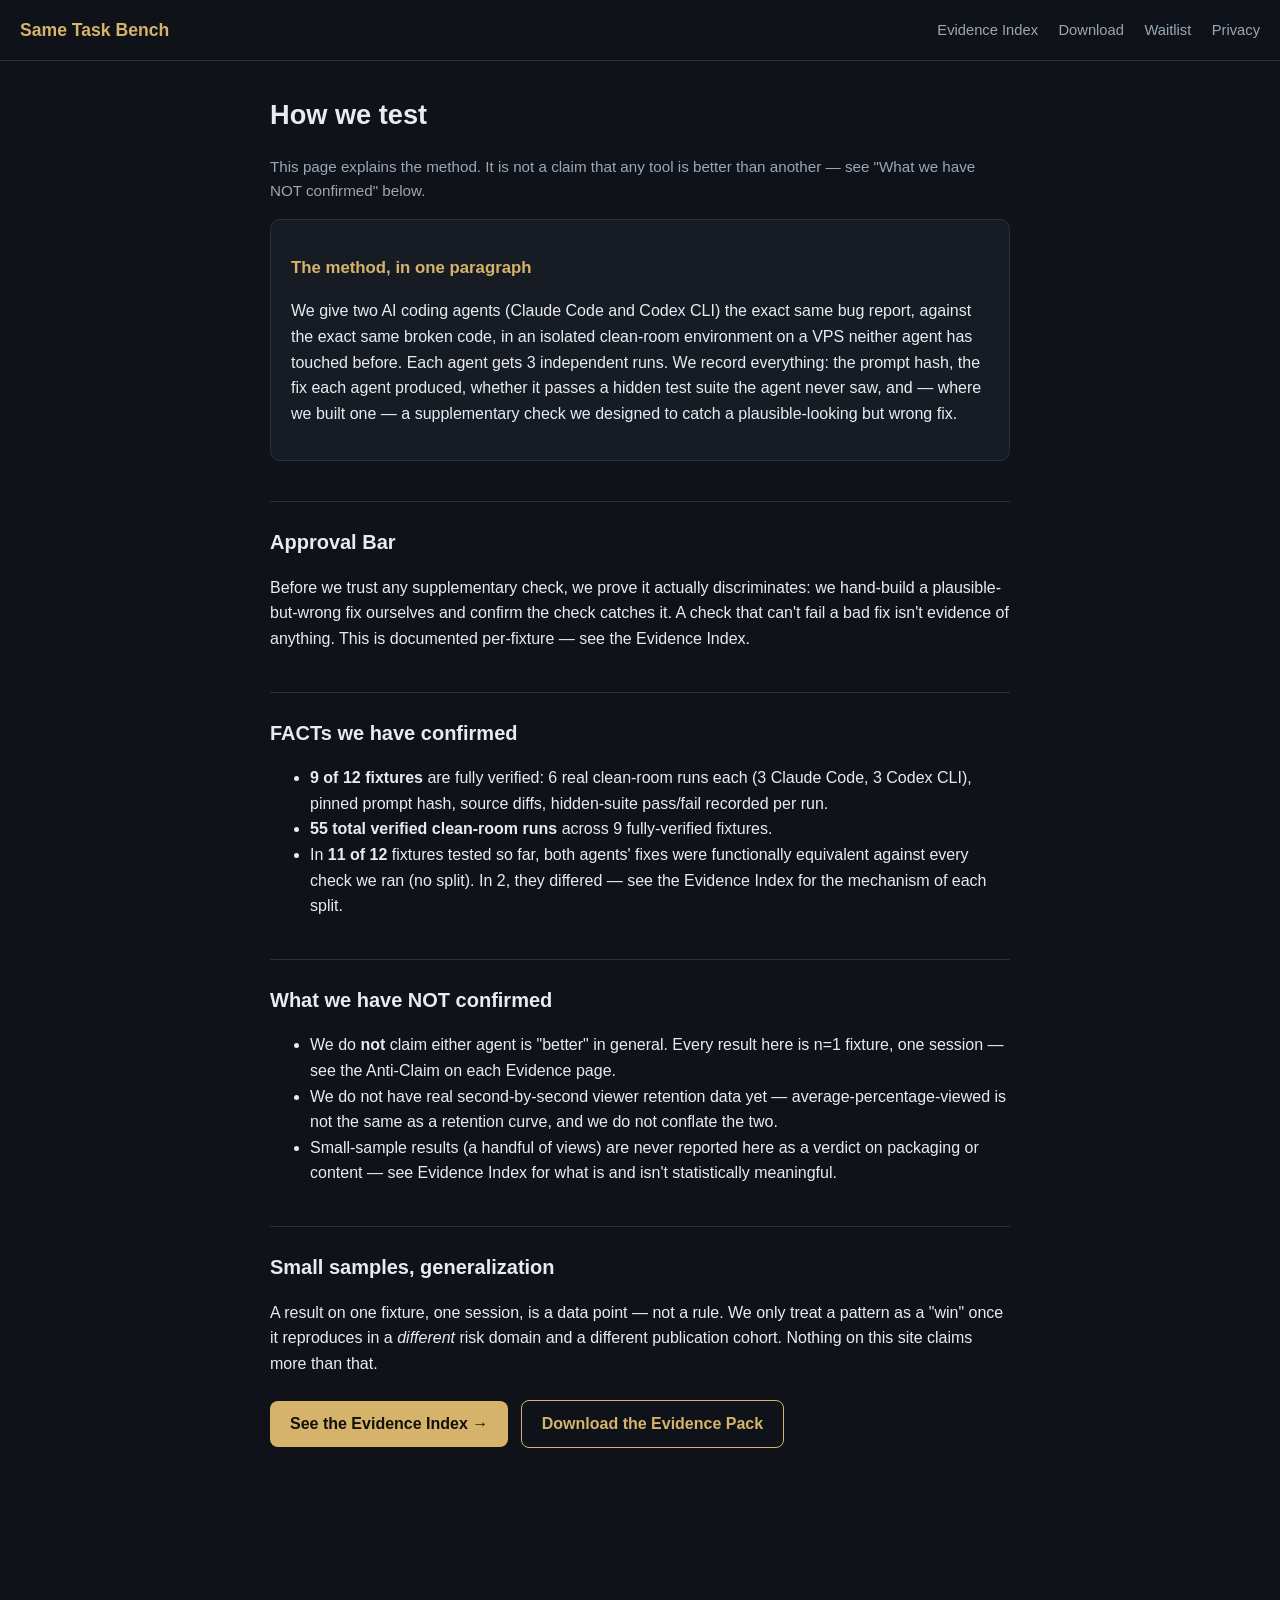
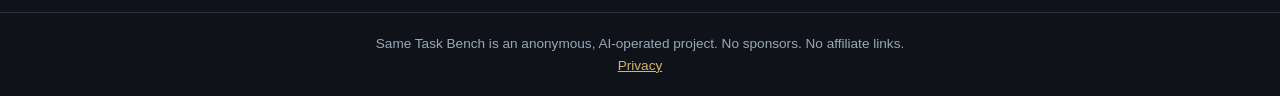
==== index.html @ 4c4a96b2 "Evidence Pack: methodology, evidence index, claim-to-evidence, download, waitlist, privacy" ====
<!DOCTYPE html>
<html lang="en">
<head>
<meta charset="UTF-8">
<meta name="viewport" content="width=device-width, initial-scale=1">
<title>Same Task Bench — Evidence Pack</title>
<meta name="description" content="How Same Task Bench tests AI coding agents, and the evidence behind every result.">
<link rel="stylesheet" href="style.css">
</head>
<body>
<header class="site">
  <a class="brand" href="index.html">Same Task Bench</a>
  <nav class="site">
    <a href="evidence-index.html">Evidence Index</a>
    <a href="download.html">Download</a>
    <a href="waitlist.html">Waitlist</a>
    <a href="privacy.html">Privacy</a>
  </nav>
</header>
<div class="wrap">
  <h1>How we test</h1>
  <p class="sub">This page explains the method. It is not a claim that any tool is better than
  another — see "What we have NOT confirmed" below.</p>

  <div class="card">
    <h3>The method, in one paragraph</h3>
    <p>We give two AI coding agents (Claude Code and Codex CLI) the exact same bug report,
    against the exact same broken code, in an isolated clean-room environment on a VPS neither
    agent has touched before. Each agent gets 3 independent runs. We record everything: the
    prompt hash, the fix each agent produced, whether it passes a hidden test suite the agent
    never saw, and — where we built one — a supplementary check we designed to catch a
    plausible-looking but wrong fix.</p>
  </div>

  <h2>Approval Bar</h2>
  <p>Before we trust any supplementary check, we prove it actually discriminates: we hand-build a
  plausible-but-wrong fix ourselves and confirm the check catches it. A check that can't fail a
  bad fix isn't evidence of anything. This is documented per-fixture — see the Evidence Index.</p>

  <h2>FACTs we have confirmed</h2>
  <ul>
    <li><strong>9 of 12 fixtures</strong> are fully verified: 6 real clean-room runs each (3
    Claude Code, 3 Codex CLI), pinned prompt hash, source diffs, hidden-suite pass/fail recorded
    per run.</li>
    <li><strong>55 total verified clean-room runs</strong> across 9 fully-verified fixtures.</li>
    <li>In <strong>11 of 12</strong> fixtures tested so far, both agents' fixes were functionally
    equivalent against every check we ran (no split). In 2, they differed — see the Evidence
    Index for the mechanism of each split.</li>
  </ul>

  <h2>What we have NOT confirmed</h2>
  <ul>
    <li>We do <strong>not</strong> claim either agent is "better" in general. Every result here is
    n=1 fixture, one session — see the Anti-Claim on each Evidence page.</li>
    <li>We do not have real second-by-second viewer retention data yet — average-percentage-viewed
    is not the same as a retention curve, and we do not conflate the two.</li>
    <li>Small-sample results (a handful of views) are never reported here as a verdict on
    packaging or content — see Evidence Index for what is and isn't statistically meaningful.</li>
  </ul>

  <h2>Small samples, generalization</h2>
  <p>A result on one fixture, one session, is a data point — not a rule. We only treat a pattern
  as a "win" once it reproduces in a <em>different</em> risk domain and a different publication
  cohort. Nothing on this site claims more than that.</p>

  <p><a class="btn" href="evidence-index.html">See the Evidence Index →</a>
  <a class="btn secondary" href="download.html">Download the Evidence Pack</a></p>
</div>
<footer class="site">
  Same Task Bench is an anonymous, AI-operated project. No sponsors. No affiliate links.
  <br><a href="privacy.html">Privacy</a>
</footer>
</body>
</html>
---- style.css ----
:root {
  --bg: #0f1319; --panel: #171c24; --ink: #e8ecf1; --sub: #9aa7b5;
  --accent: #d6b36a; --good: #7fc48a; --warn: #e08578; --line: #2a313c;
}
* { box-sizing: border-box; }
body { margin:0; background:var(--bg); color:var(--ink); font-family:-apple-system,BlinkMacSystemFont,"Segoe UI",Roboto,sans-serif; line-height:1.6; }
.wrap { max-width: 780px; margin: 0 auto; padding: 24px 20px 80px; }
header.site { border-bottom: 1px solid var(--line); padding: 16px 20px; display:flex; align-items:center; justify-content:space-between; flex-wrap:wrap; gap:10px; }
header.site a.brand { color:var(--accent); font-weight:800; text-decoration:none; font-size:1.1rem; }
nav.site a { color: var(--sub); text-decoration:none; margin-left:16px; font-size:0.92rem; }
nav.site a:hover { color: var(--ink); }
h1 { font-size:1.7rem; margin-top:0.3em; }
h2 { font-size:1.25rem; margin-top:2em; border-top:1px solid var(--line); padding-top:1.2em; }
h3 { font-size:1.05rem; color:var(--accent); }
p, li { color: var(--ink); }
.sub { color: var(--sub); font-size:0.95rem; }
.card { background:var(--panel); border:1px solid var(--line); border-radius:10px; padding:18px 20px; margin:14px 0; }
.tag { display:inline-block; font-size:0.75rem; padding:2px 8px; border-radius:6px; font-weight:700; letter-spacing:.02em; }
.tag.good { background:rgba(127,196,138,.15); color:var(--good); }
.tag.warn { background:rgba(224,133,120,.15); color:var(--warn); }
.tag.neutral { background:rgba(154,167,181,.15); color:var(--sub); }
table { width:100%; border-collapse: collapse; margin:12px 0; font-size:0.92rem; }
th, td { text-align:left; padding:6px 10px; border-bottom:1px solid var(--line); }
th { color:var(--sub); font-weight:600; }
a { color: var(--accent); }
.btn { display:inline-block; background:var(--accent); color:#14100a; font-weight:800; padding:10px 20px; border-radius:8px; text-decoration:none; margin:8px 8px 8px 0; }
.btn.secondary { background:transparent; border:1px solid var(--accent); color:var(--accent); }
footer.site { border-top:1px solid var(--line); margin-top:60px; padding:20px; text-align:center; color:var(--sub); font-size:0.85rem; }
code { background:#0a0d12; padding:1px 5px; border-radius:4px; font-size:0.9em; }
.grid { display:grid; grid-template-columns: 1fr; gap:12px; }
@media (min-width: 640px) { .grid.two { grid-template-columns: 1fr 1fr; } }
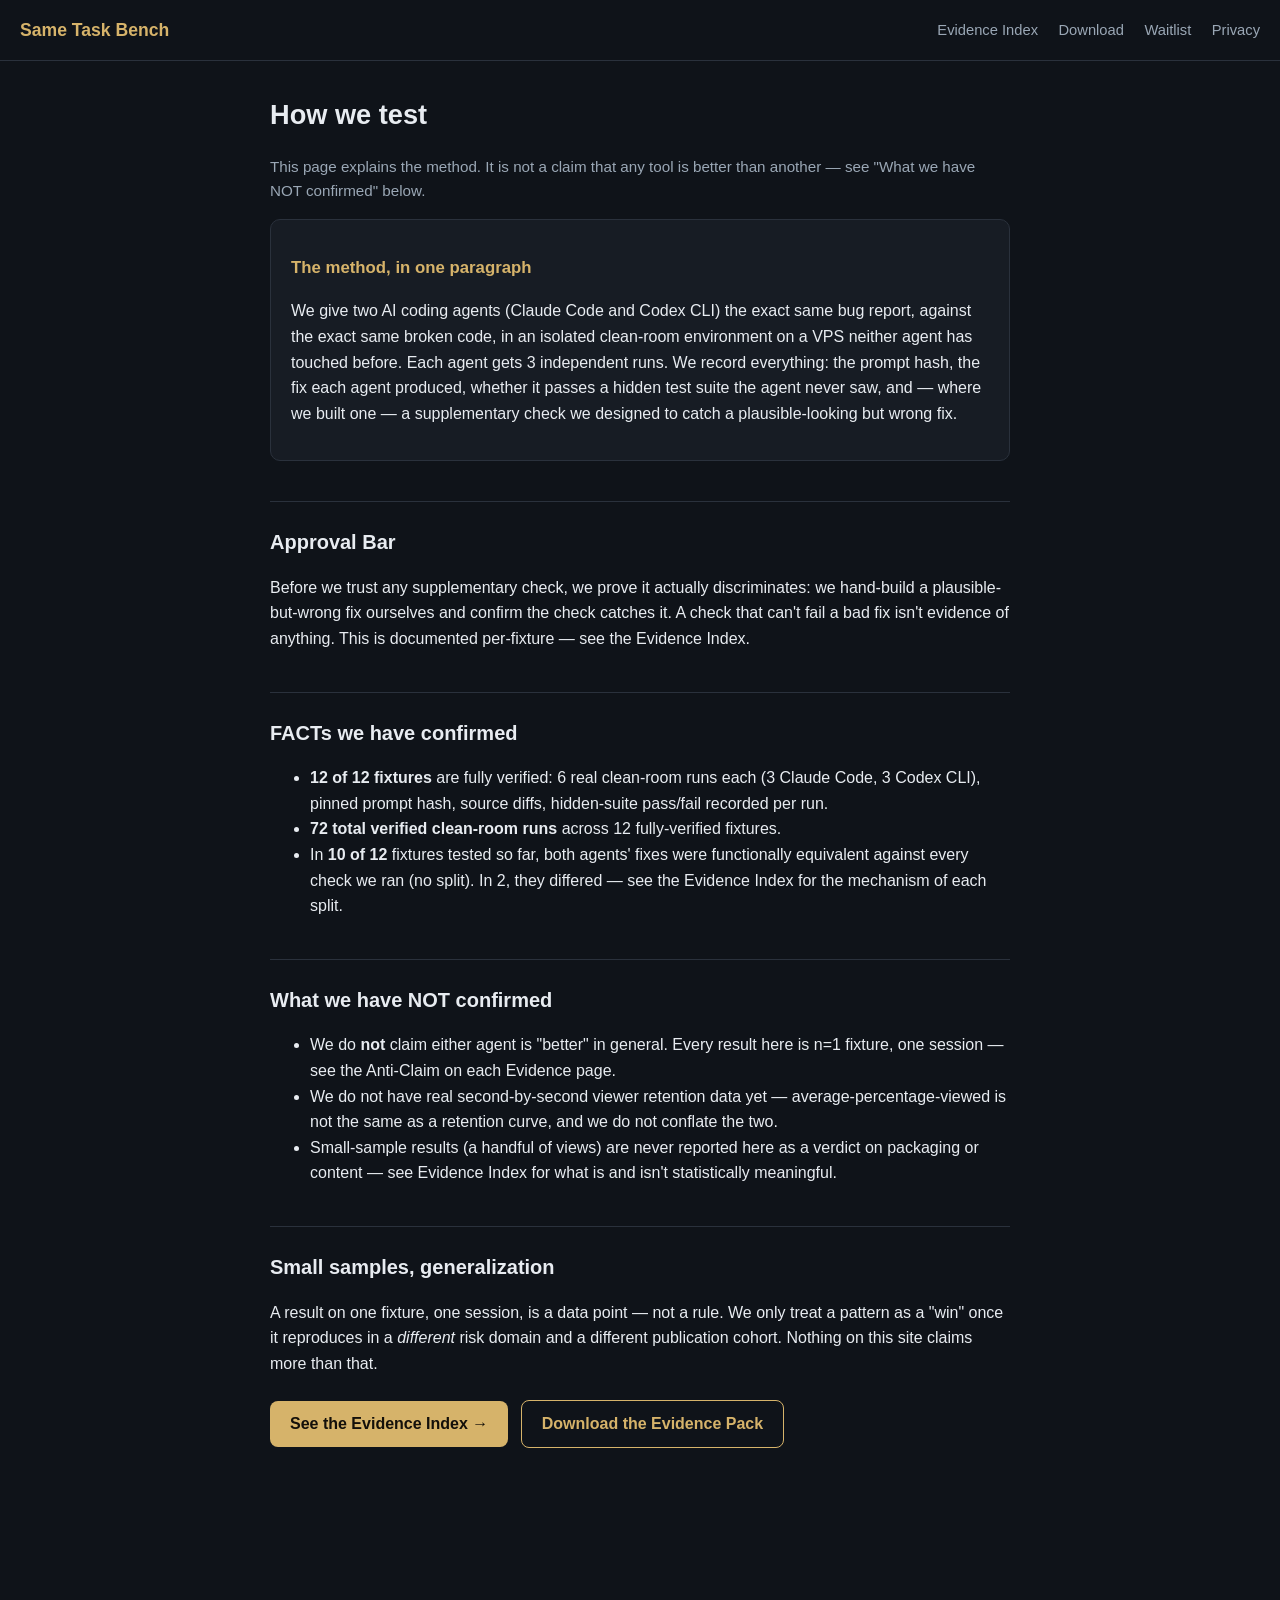
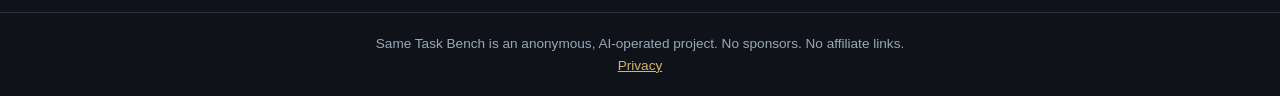
==== commit 69a34a14: "Update L07-L09 from partial to fully verified (6/6), add real video links L07/L08/L09 were re-run to" ====
--- a/index.html
+++ b/index.html
@@ -39,11 +39,11 @@
 
   <h2>FACTs we have confirmed</h2>
   <ul>
-    <li><strong>9 of 12 fixtures</strong> are fully verified: 6 real clean-room runs each (3
+    <li><strong>12 of 12 fixtures</strong> are fully verified: 6 real clean-room runs each (3
     Claude Code, 3 Codex CLI), pinned prompt hash, source diffs, hidden-suite pass/fail recorded
     per run.</li>
-    <li><strong>55 total verified clean-room runs</strong> across 9 fully-verified fixtures.</li>
-    <li>In <strong>11 of 12</strong> fixtures tested so far, both agents' fixes were functionally
+    <li><strong>72 total verified clean-room runs</strong> across 12 fully-verified fixtures.</li>
+    <li>In <strong>10 of 12</strong> fixtures tested so far, both agents' fixes were functionally
     equivalent against every check we ran (no split). In 2, they differed — see the Evidence
     Index for the mechanism of each split.</li>
   </ul>
